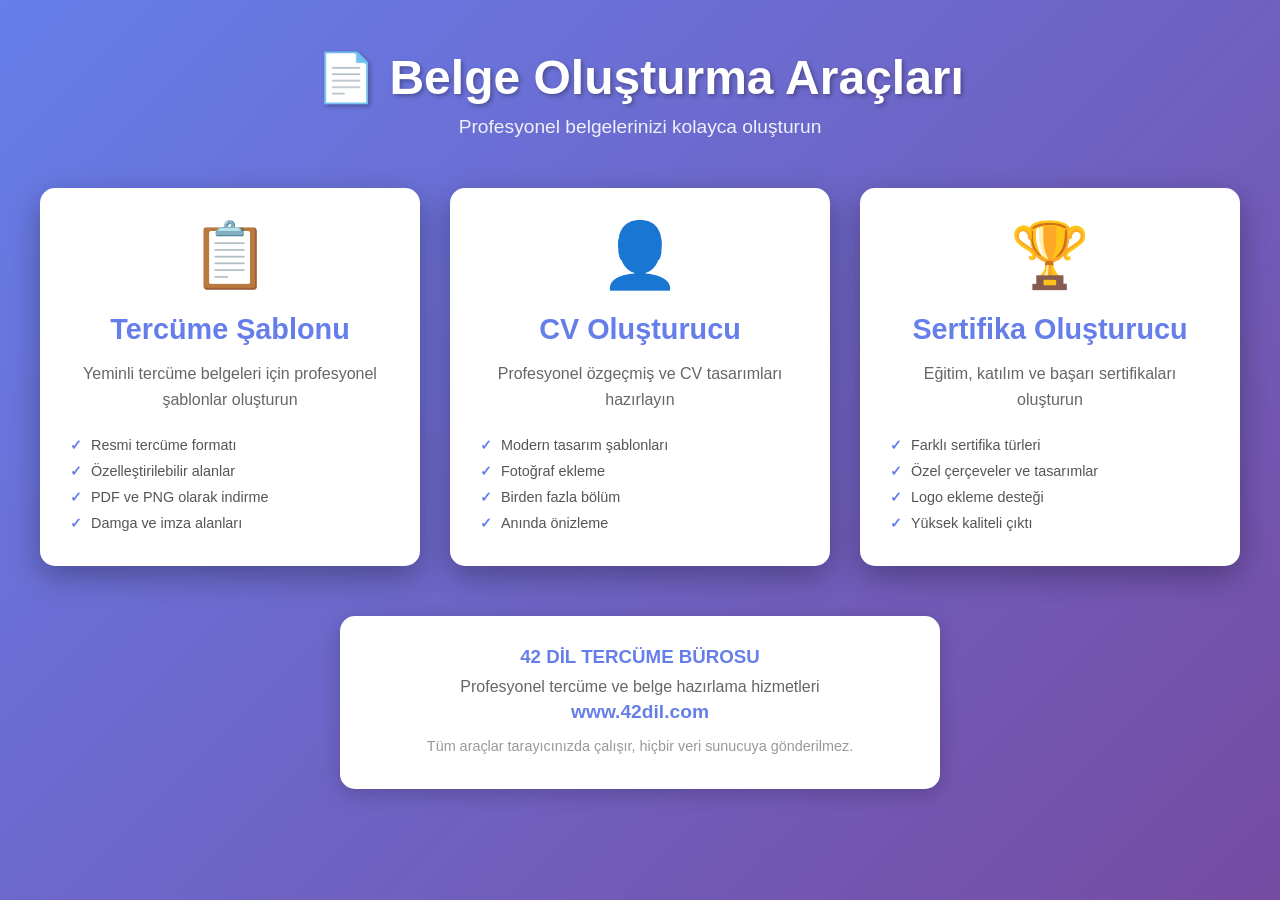
==== index.html @ 5c062348 "Add professional document generation tools Created a complete document generation system with three " ====
<!DOCTYPE html>
<html lang="tr">
<head>
    <meta charset="UTF-8">
    <meta name="viewport" content="width=device-width, initial-scale=1.0">
    <title>42 DİL Belge Oluşturma Araçları</title>
    <style>
        * {
            margin: 0;
            padding: 0;
            box-sizing: border-box;
        }

        body {
            font-family: 'Segoe UI', Tahoma, Geneva, Verdana, sans-serif;
            background: linear-gradient(135deg, #667eea 0%, #764ba2 100%);
            min-height: 100vh;
            display: flex;
            flex-direction: column;
            align-items: center;
            padding: 20px;
        }

        .header {
            text-align: center;
            color: white;
            margin-bottom: 50px;
            margin-top: 30px;
        }

        .header h1 {
            font-size: 3em;
            margin-bottom: 10px;
            text-shadow: 2px 2px 4px rgba(0,0,0,0.3);
        }

        .header p {
            font-size: 1.2em;
            opacity: 0.9;
        }

        .tools-container {
            display: grid;
            grid-template-columns: repeat(auto-fit, minmax(300px, 1fr));
            gap: 30px;
            max-width: 1200px;
            width: 100%;
            margin-bottom: 50px;
        }

        .tool-card {
            background: white;
            border-radius: 15px;
            padding: 30px;
            box-shadow: 0 10px 30px rgba(0,0,0,0.3);
            transition: transform 0.3s ease, box-shadow 0.3s ease;
            cursor: pointer;
            text-decoration: none;
            color: inherit;
            display: flex;
            flex-direction: column;
            align-items: center;
            text-align: center;
        }

        .tool-card:hover {
            transform: translateY(-10px);
            box-shadow: 0 15px 40px rgba(0,0,0,0.4);
        }

        .tool-icon {
            font-size: 4em;
            margin-bottom: 20px;
        }

        .tool-card h2 {
            color: #667eea;
            margin-bottom: 15px;
            font-size: 1.8em;
        }

        .tool-card p {
            color: #666;
            line-height: 1.6;
            margin-bottom: 20px;
        }

        .tool-features {
            list-style: none;
            text-align: left;
            width: 100%;
            margin-top: auto;
        }

        .tool-features li {
            padding: 5px 0;
            color: #555;
            font-size: 0.9em;
        }

        .tool-features li:before {
            content: "✓ ";
            color: #667eea;
            font-weight: bold;
            margin-right: 5px;
        }

        .footer {
            background: white;
            padding: 30px;
            border-radius: 15px;
            text-align: center;
            box-shadow: 0 5px 20px rgba(0,0,0,0.2);
            max-width: 600px;
            width: 100%;
        }

        .footer h3 {
            color: #667eea;
            margin-bottom: 10px;
        }

        .footer p {
            color: #666;
            margin: 5px 0;
        }

        .footer a {
            color: #667eea;
            text-decoration: none;
            font-weight: bold;
            font-size: 1.2em;
        }

        .footer a:hover {
            text-decoration: underline;
        }

        @media (max-width: 768px) {
            .header h1 {
                font-size: 2em;
            }

            .tools-container {
                grid-template-columns: 1fr;
            }
        }
    </style>
</head>
<body>
    <div class="header">
        <h1>📄 Belge Oluşturma Araçları</h1>
        <p>Profesyonel belgelerinizi kolayca oluşturun</p>
    </div>

    <div class="tools-container">
        <a href="translation-template/index.html" class="tool-card">
            <div class="tool-icon">📋</div>
            <h2>Tercüme Şablonu</h2>
            <p>Yeminli tercüme belgeleri için profesyonel şablonlar oluşturun</p>
            <ul class="tool-features">
                <li>Resmi tercüme formatı</li>
                <li>Özelleştirilebilir alanlar</li>
                <li>PDF ve PNG olarak indirme</li>
                <li>Damga ve imza alanları</li>
            </ul>
        </a>

        <a href="cv-generator/index.html" class="tool-card">
            <div class="tool-icon">👤</div>
            <h2>CV Oluşturucu</h2>
            <p>Profesyonel özgeçmiş ve CV tasarımları hazırlayın</p>
            <ul class="tool-features">
                <li>Modern tasarım şablonları</li>
                <li>Fotoğraf ekleme</li>
                <li>Birden fazla bölüm</li>
                <li>Anında önizleme</li>
            </ul>
        </a>

        <a href="certificate-generator/index.html" class="tool-card">
            <div class="tool-icon">🏆</div>
            <h2>Sertifika Oluşturucu</h2>
            <p>Eğitim, katılım ve başarı sertifikaları oluşturun</p>
            <ul class="tool-features">
                <li>Farklı sertifika türleri</li>
                <li>Özel çerçeveler ve tasarımlar</li>
                <li>Logo ekleme desteği</li>
                <li>Yüksek kaliteli çıktı</li>
            </ul>
        </a>
    </div>

    <div class="footer">
        <h3>42 DİL TERCÜME BÜROSU</h3>
        <p>Profesyonel tercüme ve belge hazırlama hizmetleri</p>
        <p><a href="https://www.42dil.com" target="_blank">www.42dil.com</a></p>
        <p style="margin-top: 15px; font-size: 0.9em; color: #999;">
            Tüm araçlar tarayıcınızda çalışır, hiçbir veri sunucuya gönderilmez.
        </p>
    </div>
</body>
</html>
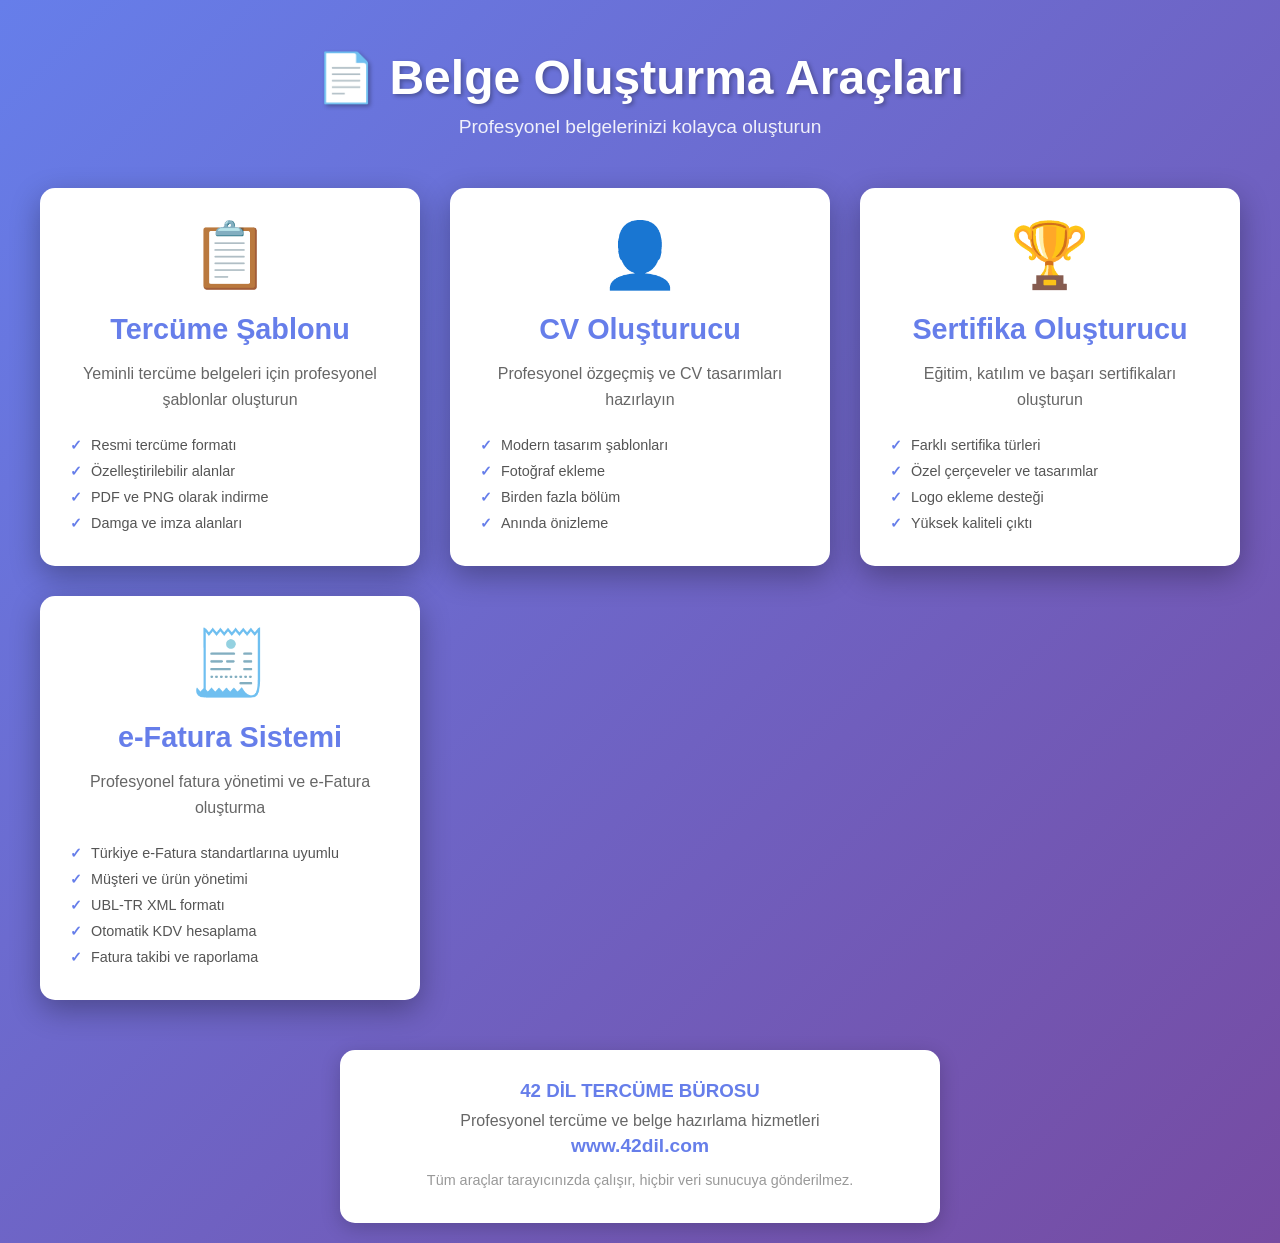
==== commit 6b55738d: "Add professional Turkish e-Fatura invoice system Implemented a complete e-invoice management system " ====
--- a/index.html
+++ b/index.html
@@ -189,6 +189,19 @@
                 <li>Yüksek kaliteli çıktı</li>
             </ul>
         </a>
+
+        <a href="e-fatura/index.html" class="tool-card">
+            <div class="tool-icon">🧾</div>
+            <h2>e-Fatura Sistemi</h2>
+            <p>Profesyonel fatura yönetimi ve e-Fatura oluşturma</p>
+            <ul class="tool-features">
+                <li>Türkiye e-Fatura standartlarına uyumlu</li>
+                <li>Müşteri ve ürün yönetimi</li>
+                <li>UBL-TR XML formatı</li>
+                <li>Otomatik KDV hesaplama</li>
+                <li>Fatura takibi ve raporlama</li>
+            </ul>
+        </a>
     </div>
 
     <div class="footer">
